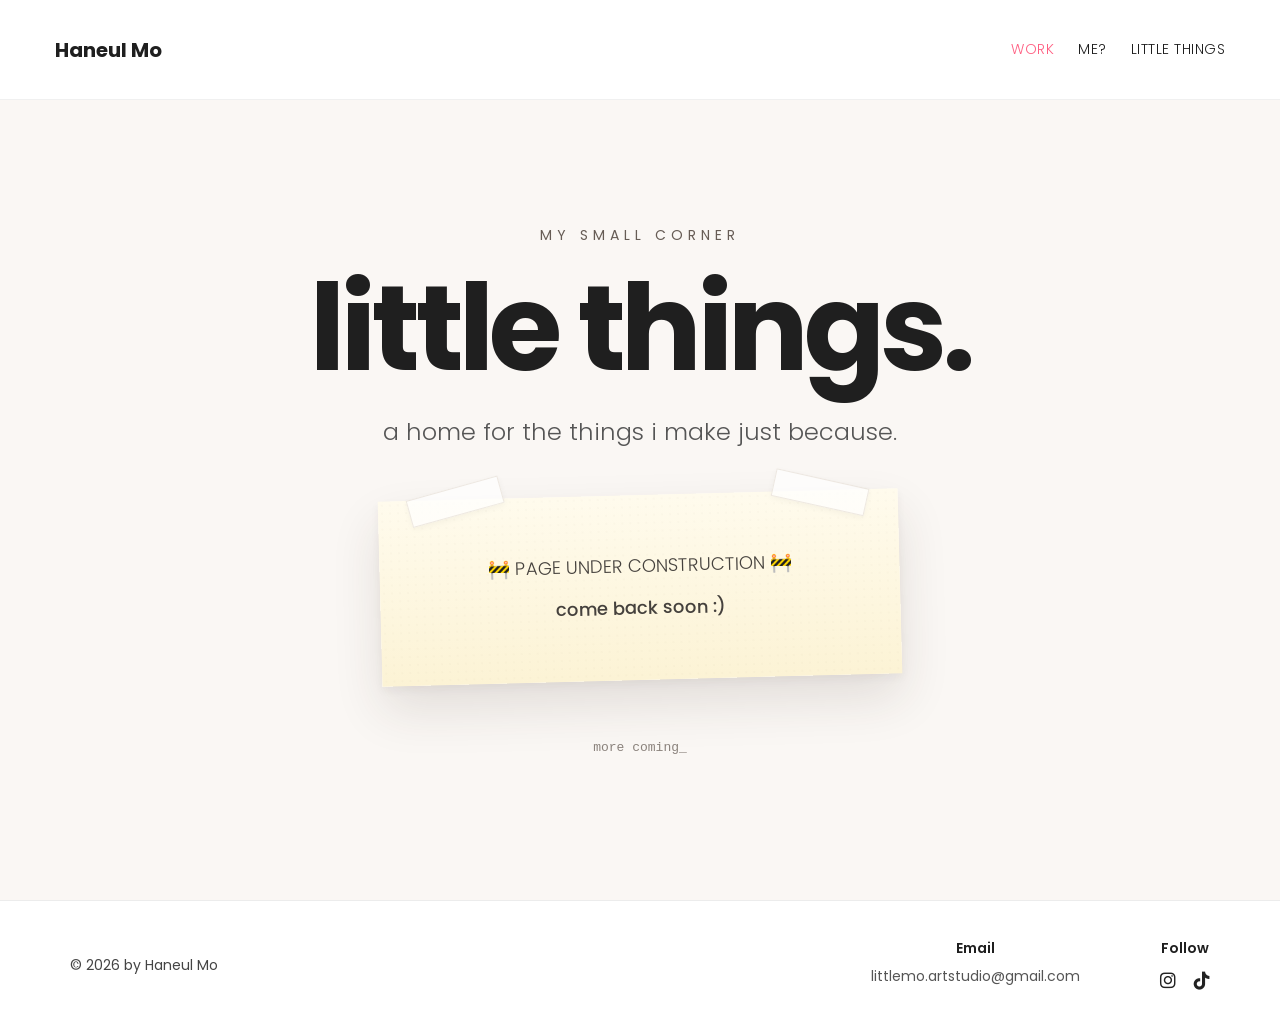
==== littlethings.html @ 68aecfeb "Initial portfolio" ====
<!DOCTYPE html>
<html lang="en">
<head>

  <meta charset="UTF-8">
  <meta name="viewport" content="width=device-width, initial-scale=1.0">

  <title>Little Things | Haneul Mo</title>

  <link rel="icon" type="image/png" href="images/favicon.png">

  <link rel="preconnect" href="https://fonts.googleapis.com">
  <link rel="preconnect" href="https://fonts.gstatic.com" crossorigin>

  <link
    href="https://fonts.googleapis.com/css2?family=Poppins:wght@300;400;500;600;700&display=swap"
    rel="stylesheet"
  >

  <link
    rel="stylesheet"
    href="https://cdnjs.cloudflare.com/ajax/libs/font-awesome/6.7.2/css/all.min.css"
  >

  <link rel="stylesheet" href="little-things.css">

</head>

<body>

<!-- NAVBAR -->
  <header class="navbar">
    <a href="index.html" class="logo">Haneul Mo</a>

    <nav class="main-nav">
      <a href="index.html" class="active">Work</a>
      <a href="me.html">Me?</a>
      <a href="littlethings.html">Little Things</a>
    </nav>

    <div class="hamburger">
      <i class="fa-solid fa-bars"></i>
    </div>
  </header>


  <!-- ================= WIP ================= -->

  <main class="little-things-page">

    <div class="little-things-inner">

      <p class="eyebrow">MY SMALL CORNER</p>

      <h1>little things.</h1>

      <p class="intro">
        a home for the things i make just because.
      </p>

      <div class="wip-note">

        <span class="tape tape-left"></span>
        <span class="tape tape-right"></span>

        <p>
          🚧 PAGE UNDER CONSTRUCTION 🚧
        </p>

        <p class="come-back">
          come back soon :)
        </p>

      </div>

      <p class="coming-soon">
        more coming<span class="cursor">_</span>
      </p>

    </div>

  </main>


  <!-- ================= FOOTER ================= -->
  <footer id="contact">
    <p>© 2026 by Haneul Mo</p>

    <div class="footer-info">
      <div>
        <h4>Email</h4>
        <p>littlemo.artstudio@gmail.com</p>
      </div>

      
        <div>
    <h4>Follow</h4>

    <div class="social-icons">
       <!-- <a href="https://github.com/YOURUSERNAME" target="_blank">
            <i class="fa-brands fa-github"></i>
        </a>

        <a href="https://linkedin.com/in/YOURUSERNAME" target="_blank">
            <i class="fa-brands fa-linkedin-in"></i>
        </a> -->

        <a href="https://instagram.com/littlemo_art" target="_blank">
            <i class="fa-brands fa-instagram"></i>
        </a>

        <a href="https://tiktok.com/@littlemo_art" target="_blank">
            <i class="fa-brands fa-tiktok"></i>
        </a>
    </div>
</div>
      
    </div>
  </footer>


  <script src="script.js"></script>

</body>
</html>
---- little-things.css ----
/* =========================
   GENERAL
========================= */

* {
    margin: 0;
    padding: 0;
    box-sizing: border-box;
}

html {
    scroll-behavior: smooth;
}

body {
    font-family: "Poppins", sans-serif;
    color: #1f1f1f;
    background: #faf7f4;
}

a {
    color: inherit;
    text-decoration: none;
}


/* =========================
   NAVBAR
========================= */

.navbar {
    position: sticky;
    top: 0;
    z-index: 1000;

    width: 100%;
    min-height: 100px;
    padding: 0 55px;

    display: flex;
    justify-content: space-between;
    align-items: center;

    background: rgba(255, 255, 255, 0.96);
    border-bottom: 1px solid #f0f0f0;
}

.logo {
    font-size: 20px;
    font-weight: 700;
}

nav {
    display: flex;
    align-items: center;
    gap: 24px;
}

nav a {
    font-size: 14px;
    font-weight: 300;
    letter-spacing: 0.5px;
    text-transform: uppercase;

    transition: color 0.25s ease;
}

nav a:hover,
nav a.active {
    color: #ff5f82;
}

.hamburger {
    display: none;
    font-size: 24px;
    cursor: pointer;
}


/* =========================
   LITTLE THINGS PAGE
========================= */

.little-things-page {
    min-height: calc(100vh - 100px);

    padding: 120px 8% 140px;

    display: flex;
    justify-content: center;
    align-items: center;
}

.little-things-inner {
    width: min(900px, 100%);
    text-align: center;
}


/* eyebrow */

.eyebrow {
    margin-bottom: 22px;

    font-size: 14px;
    font-weight: 400;
    letter-spacing: 5px;

    color: #665c55;
}


/* title */

.little-things-inner h1 {
    margin-bottom: 24px;

    font-size: clamp(68px, 10vw, 120px);
    font-weight: 700;
    line-height: 1;

    letter-spacing: -5px;
}


/* subtitle */

.intro {
    margin-bottom: 42px;

    font-size: clamp(18px, 2vw, 24px);
    font-weight: 300;
    line-height: 1.7;

    color: #555;
}


/* =========================
   LITTLE TAGS
========================= */

.things-list {
    max-width: 760px;
    margin: 0 auto 80px;

    display: flex;
    flex-wrap: wrap;
    justify-content: center;
    gap: 12px;
}

.things-list span {
    padding: 10px 17px;

    font-size: 13px;
    font-weight: 300;

    color: #5f5650;
    background: #fff;

    border: 1px solid #eadfd9;
    border-radius: 100px;

    box-shadow: 0 6px 18px rgba(70, 50, 40, 0.04);
}


/* =========================
   WIP NOTE
========================= */

.wip-note {
    position: relative;

    width: min(520px, 90%);
    margin: 0 auto;

    padding: 55px 45px;

    background:
        radial-gradient(rgba(115, 91, 59, 0.025) 1px, transparent 1px),
        linear-gradient(180deg, #fffbed 0%, #fcf3d5 100%);

    background-size: 8px 8px, auto;

    transform: rotate(-1.5deg);

    box-shadow:
        0 24px 50px rgba(57, 44, 31, 0.12),
        0 4px 8px rgba(57, 44, 31, 0.05);
}

.wip-note p {
    font-size: 18px;
    font-weight: 300;
    line-height: 1.8;

    color: #45413d;
}

.wip-note .come-back {
    margin-top: 10px;
    font-weight: 500;
}


/* tape */

.tape {
    position: absolute;

    width: 95px;
    height: 28px;

    background: rgba(255, 255, 255, 0.72);
    border: 1px solid rgba(225, 215, 205, 0.55);

    box-shadow: 0 2px 6px rgba(0, 0, 0, 0.04);
}

.tape-left {
    top: -12px;
    left: 30px;
    transform: rotate(-14deg);
}

.tape-right {
    top: -12px;
    right: 30px;
    transform: rotate(14deg);
}


/* =========================
   COMING SOON
========================= */

.coming-soon {
    margin-top: 60px;

    font-family: "Courier New", monospace;
    font-size: 13px;

    color: #8b837d;
}

.cursor {
    animation: blink 0.9s steps(2, start) infinite;
}

@keyframes blink {
    50% {
        opacity: 0;
    }
}


/* =========================
   FOOTER
========================= */

footer {
  width: 100%;
  min-height: 130px;
  padding: 35px 70px;
  display: flex;
  justify-content: space-between;
  align-items: center;
  background: #fff;
  border-top: 1px solid #ececec;
}

footer > p {
  font-size: 14px;
  color: #444;
}

.footer-info {
  display: flex;
  gap: 80px;
  text-align: center;
}

.footer-info h4 {
  margin-bottom: 8px;
  font-size: 14px;
  font-weight: 600;
}

.footer-info p {
  margin: 0;
  font-size: 14px;
  line-height: 1.4;
  color: #555;
}

.social-icons {
  display: flex;
  justify-content: center;
  gap: 18px;
}

.social-icons a {
  font-size: 18px;
  color: #222;
  transition: color 0.25s ease, transform 0.25s ease;
}

.social-icons a:hover {
  color: #ff5f82;
  transform: translateY(-2px);
}



/* =========================
   MOBILE
========================= */

@media (max-width: 650px) {

    .navbar {
        min-height: 76px;
        padding: 18px 24px;
    }

    .hamburger {
        display: block;
    }

    nav {
        position: absolute;

        top: 76px;
        right: 20px;

        width: 205px;
        padding: 24px;

        display: none;
        flex-direction: column;
        align-items: flex-end;
        gap: 20px;

        background: #fff;

        border-radius: 0 0 18px 18px;

        box-shadow: 0 18px 35px rgba(0, 0, 0, 0.12);
    }

    nav.show {
        display: flex;
    }

    nav a {
        font-size: 13px;
    }


    .little-things-page {
        min-height: auto;
        padding: 95px 7% 110px;
    }

    .eyebrow {
        font-size: 11px;
        letter-spacing: 3px;
    }

    .little-things-inner h1 {
        margin-bottom: 22px;

        font-size: 62px;
        letter-spacing: -3px;
    }

    .intro {
        margin-bottom: 35px;
        font-size: 17px;
    }

    .things-list {
        margin-bottom: 65px;
    }

    .things-list span {
        padding: 8px 13px;
        font-size: 12px;
    }

    .wip-note {
        width: 100%;
        padding: 48px 28px;
    }

    .wip-note p {
        font-size: 15px;
    }

    footer {
    min-height: auto;
    padding: 34px 24px;
    flex-direction: column;
    gap: 28px;
    text-align: center;
  }

  footer > p {
    font-size: 12px;
  }

  .footer-info {
    flex-direction: column;
    gap: 22px;
  }

  .footer-info h4,
  .footer-info p {
    font-size: 13px;
  }

}
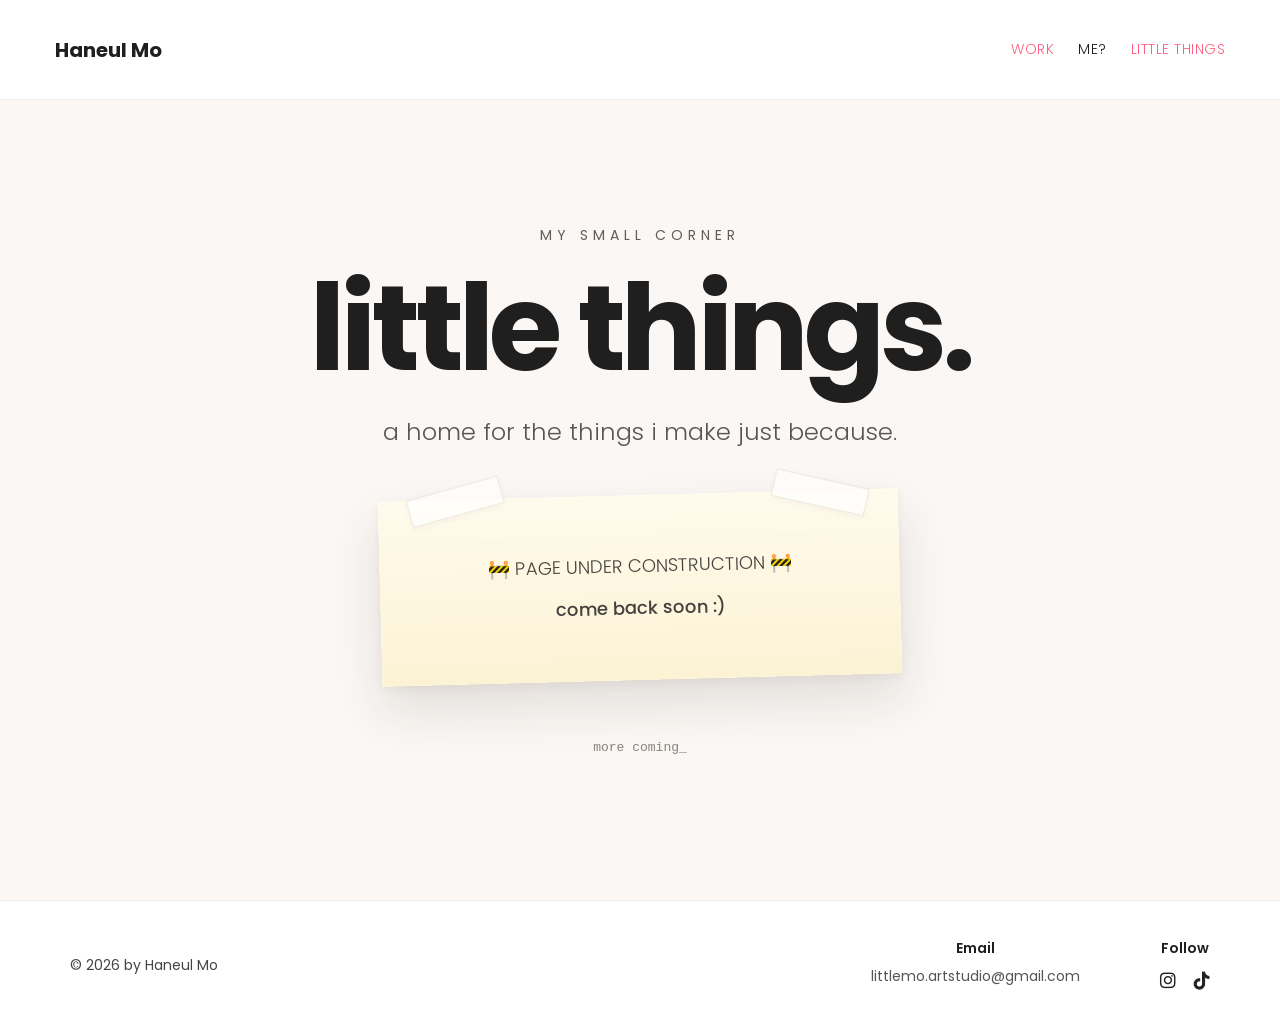
==== commit bc7c8d9b: "Update littlethings.html" ====
--- a/littlethings.html
+++ b/littlethings.html
@@ -35,7 +35,7 @@
     <nav class="main-nav">
       <a href="index.html" class="active">Work</a>
       <a href="me.html">Me?</a>
-      <a href="littlethings.html">Little Things</a>
+      <a href="littlethings.html" class="active">Little Things</a>
     </nav>
 
     <div class="hamburger">
@@ -122,4 +122,4 @@
   <script src="script.js"></script>
 
 </body>
-</html>+</html>
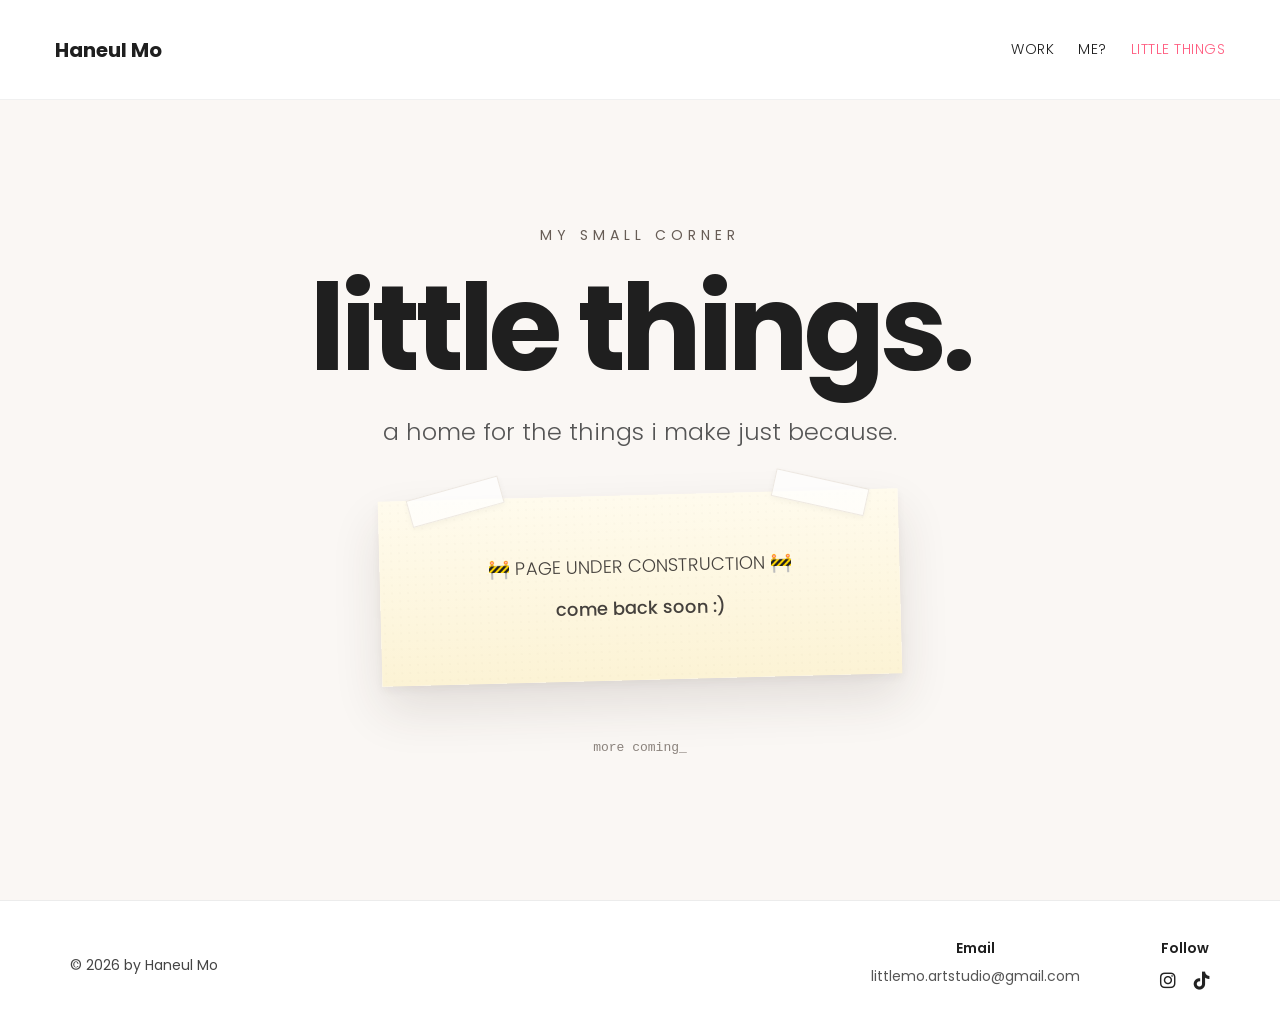
==== commit 95b4d435: "Update littlethings.html" ====
--- a/littlethings.html
+++ b/littlethings.html
@@ -33,7 +33,7 @@
     <a href="index.html" class="logo">Haneul Mo</a>
 
     <nav class="main-nav">
-      <a href="index.html" class="active">Work</a>
+      <a href="index.html">Work</a>
       <a href="me.html">Me?</a>
       <a href="littlethings.html" class="active">Little Things</a>
     </nav>
